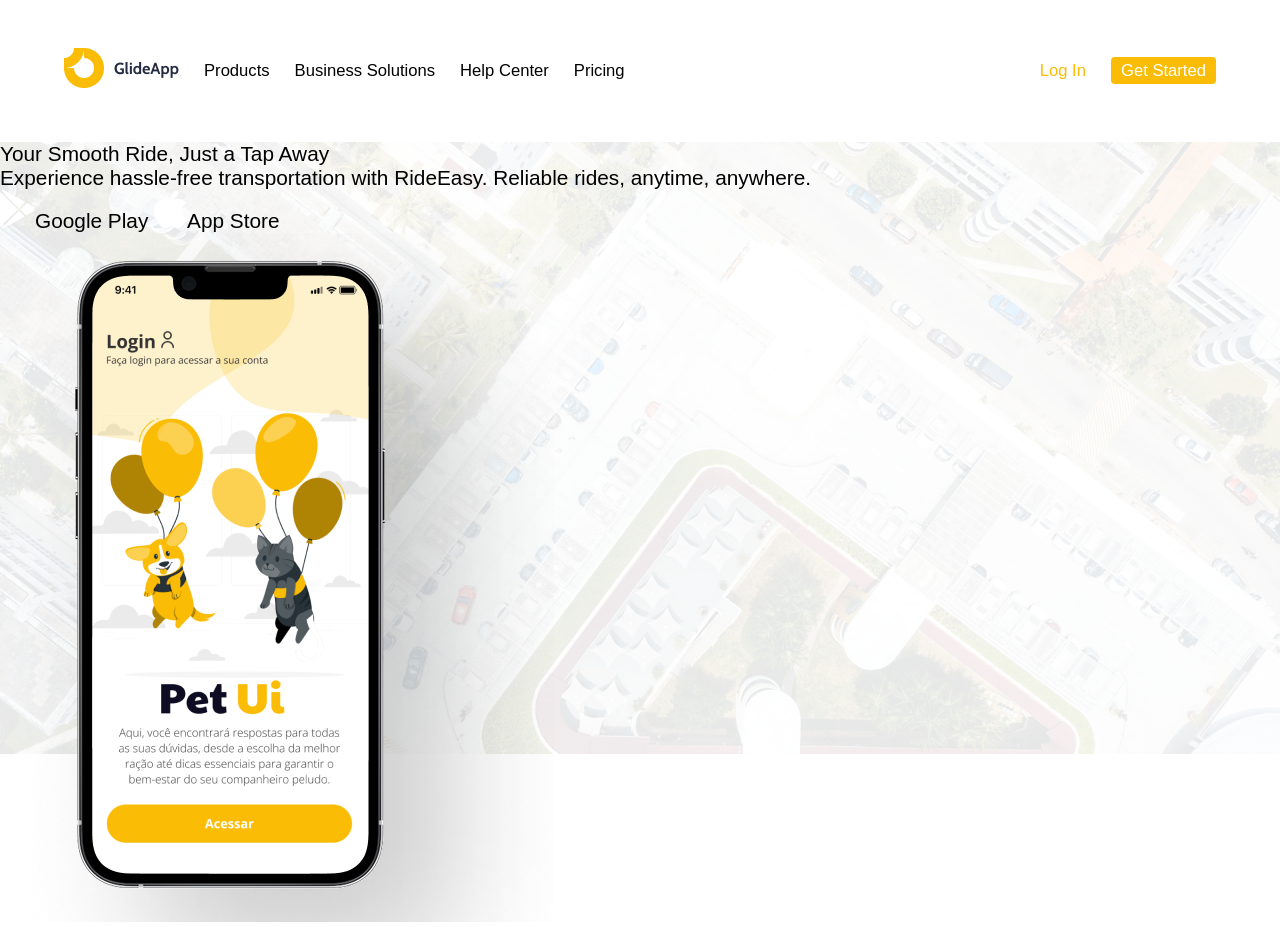
==== Atividade taxi/index.html @ c2f62614 "feat: ativ-taxi" ====
<!DOCTYPE html>
<html lang="en">

<head>
    <meta charset="UTF-8">
    <meta name="viewport" content="width=device-width, initial-scale=1.0">
    <title>Táxi</title>
    <link rel="stylesheet" href="css/reset.css">
    <link rel="stylesheet" href="css/style.css">
</head>

<body>
    <header>
        <nav>
            <ul>
                <li>
                    <a href="index.html">
                        <img src="images/logo-glide-app.png" alt="">
                    </a>
                </li>
                <li>
                    <a href="#">
                        Products
                    </a>
                </li>
                <li>
                    <a href="#">
                        Business Solutions
                    </a>
                </li>
                <li>
                    <a href="#">Help Center</a>
                </li>
                <li>
                    <a href="#">Pricing</a>
                </li>
            </ul>
            <ul>
                <li class="fonte-amarelo">
                    <a href="#">Log In</a>
                </li>
                <li class="botao-amarelo">
                    <a href="#">Get Started</a>
                </li>
            </ul>
        </nav>
    </header>
    <main>
        <section class="banner">
            <div>
                <h2>Your Smooth Ride, Just a Tap Away</h2>
                <p>Experience hassle-free transportation with RideEasy. Reliable rides, anytime, anywhere.</p>
                <p>
                    <a href="#"><img src="images/icon-button-google.svg" alt=""><span>Google Play</span></a>
                    <a href="#"><img src="images/icon-apple-ios.svg" alt=""><span>App Store</span></a>
                </p>
            </div>
            <div>
                <img src="images/iphone-pet-ui.png" alt="">
            </div>
        </section>
    </main>
</body>

</html>
---- Atividade taxi/css/style.css ----
html {
  font-size: clamp(1rem, calc(0.5rem + 1vw), 4rem);
  font-family: 'Trebuchet MS', 'Lucida Sans Unicode', 'Lucida Grande', 'Lucida Sans', Arial, sans-serif;
}

header {
    text-align: center;
    padding: 3vw 5vw 3vw 5vw;
}

header nav ul li {
    margin: 10px 0 10px 0;
}

header nav ul li.fonte-amarelo a{
    color: #FBBC05;
}

header nav ul li.botao-amarelo a{
    background-color: #FBBC05;
    color: white;
    padding: 4px 10px 4px 10px;
    border-radius: 4px;
}

main section.banner {
    background: url(../images/background-banner.png) no-repeat;
    background-size: 100% auto;
}

@media only screen and (min-width: 600px) {
    header nav {
        display: flex;
        justify-content: space-between;
        font-size: 0.8rem;
        align-items: center;
    }
    
    header nav ul {
        display: flex;
        align-items: center;
        gap: 25px;
    }

    header nav ul li a:hover {
        color: #FBBC05;
    }

    header nav ul li.fonte-amarelo a:hover{
        color: black;
    }
    header nav ul li.botao-amarelo a:hover {
        background-color: white;
        border: 3px solid #FBBC05;
    }
}
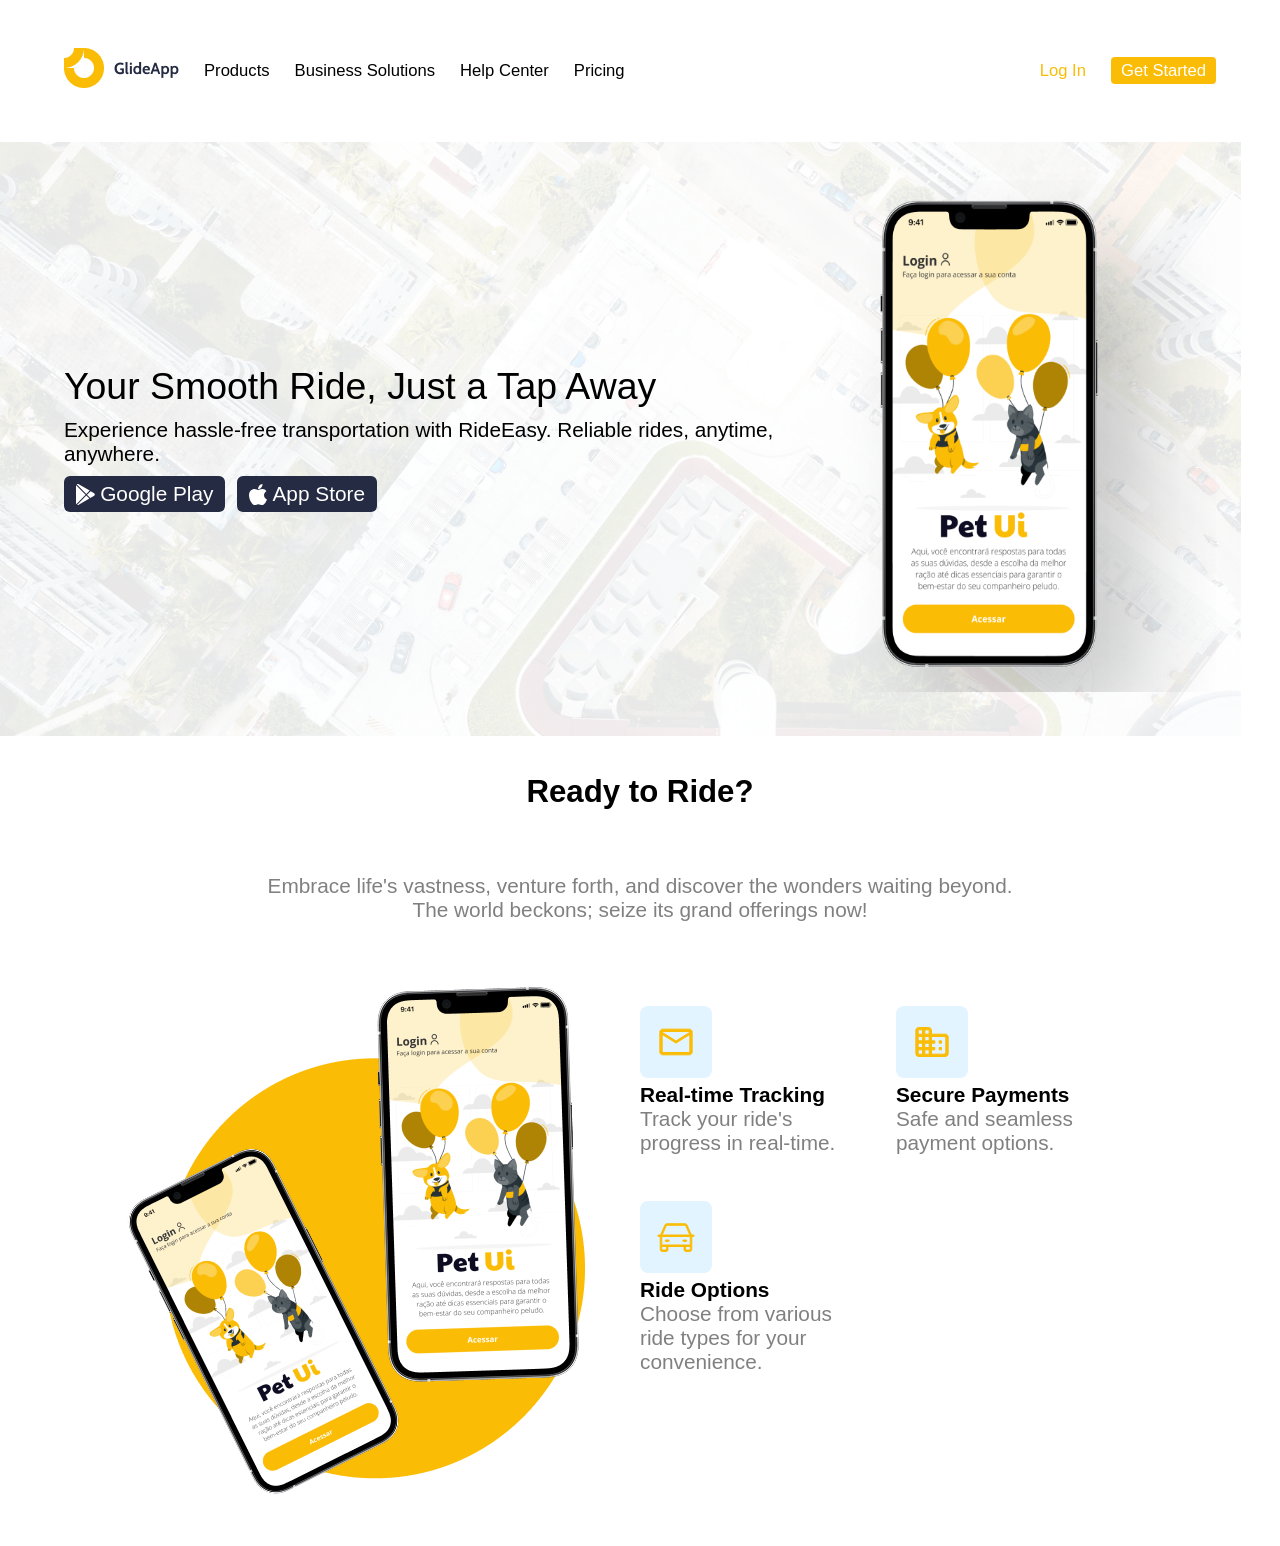
==== commit f0555554: "feat: banner ready" ====
--- a/Atividade taxi/index.html
+++ b/Atividade taxi/index.html
@@ -47,17 +47,55 @@
     </header>
     <main>
         <section class="banner">
-            <div>
+            <div class="texto">
                 <h2>Your Smooth Ride, Just a Tap Away</h2>
                 <p>Experience hassle-free transportation with RideEasy. Reliable rides, anytime, anywhere.</p>
-                <p>
-                    <a href="#"><img src="images/icon-button-google.svg" alt=""><span>Google Play</span></a>
-                    <a href="#"><img src="images/icon-apple-ios.svg" alt=""><span>App Store</span></a>
+                <p class="botao">
+                    <a href="#">
+                        <img src="images/icon-button-google.svg" alt=""><span>Google Play</span>
+                    </a>
+                    <a href="#">
+                        <img src="images/icon-apple-ios.svg" alt=""><span>App Store</span>
+                    </a>
                 </p>
             </div>
-            <div>
+            <div class="imagem">
                 <img src="images/iphone-pet-ui.png" alt="">
             </div>
+        </section>
+        <section class="ready">
+            <h2>
+                Ready to Ride?
+            </h2>
+            <p>
+                Embrace life's vastness, venture forth, and discover the wonders waiting beyond. The world beckons;
+                seize its grand offerings now!
+            </p>
+            <div>
+                <div class="imagem">
+                    <img src="images/smartphones-pet-uis.png" alt="">
+                </div>
+                <div class="lista">
+                    <ul>
+                        <li>
+                            <img src="images/icon-back-blue-letter.svg" alt="">
+                            <h3>Real-time Tracking</h3>
+                            <p>Track your ride's progress in real-time.</p>
+                        </li>
+                        <li>
+                            <img src="images/icon-back-blue-building.svg" alt="">
+                            <h3>Secure Payments</h3>
+                            <p>Safe and seamless payment options.</p>
+                        </li>
+                        <li>
+                            <img src="images/icon-back-blue-car.svg" alt="">
+                            <h3>Ride Options</h3>
+                            <p>Choose from various ride types for your convenience.</p>
+                        </li>
+                    </ul>
+                </div>
+            </div>
+
         </section>
     </main>
 </body>
--- a/Atividade taxi/css/style.css
+++ b/Atividade taxi/css/style.css
@@ -25,7 +25,64 @@
 
 main section.banner {
     background: url(../images/background-banner.png) no-repeat;
-    background-size: 100% auto;
+    background-size: auto 100%;
+    padding: 3vw 5vw 3vw 5vw;
+}
+
+section.banner div.imagem {
+    display: none;
+}
+
+section.banner h2 {
+    font-size: 1.8rem;
+}
+
+section.banner p a{
+    background: #252B42;
+    color: white;
+    display: inline-block;
+    padding: 6px 12px;
+    border-radius: 6px;
+    display: flex;
+    align-items: center;
+}
+
+section.banner p {
+    display: flex;
+    gap: 12px;
+    margin: 10px 0 0 0;
+}
+
+section.banner p img {
+    height: 1rem;
+    display: inline-block;
+    margin: 0 5px 0 0;
+}
+
+section.ready div.imagem {
+    display: none;
+}
+
+section.ready {
+    text-align: center;
+    padding: 3vw 5vw 3vw 5vw;
+}
+
+section.ready h2 {
+    font-size: 1.5rem;
+    font-weight: bolder;
+}
+
+section.ready p {
+    color: grey;
+}
+
+section.ready ul li {
+    margin: 20px 0 0 0;
+}
+
+section.ready ul li h3 {
+    font-weight: bolder;
 }
 
 @media only screen and (min-width: 600px) {
@@ -53,4 +110,46 @@
         background-color: white;
         border: 3px solid #FBBC05;
     }
+
+    section.banner div.imagem {
+        display: block;
+    }
+
+    section.banner {
+        display: flex;
+        align-items: center;
+        justify-content: space-between;
+    }
+
+    section.banner div.imagem img {
+        height: 40vw;
+    }
+
+    section.ready div.imagem {
+        display: block;
+    }
+
+    section.ready >div {
+        display: flex;
+    }
+
+    section.ready div.lista ul{
+        display: flex;
+        gap: 2vw;
+        flex-wrap: wrap;
+        text-align: left;
+    }
+
+    section.ready div.lista ul li {
+        width: 40%;
+    }
+
+    section.ready div div {
+        width: 50%;
+    }
+
+    section.ready >p {
+        padding: 5vw 15vw;
+    }
+
 } 
